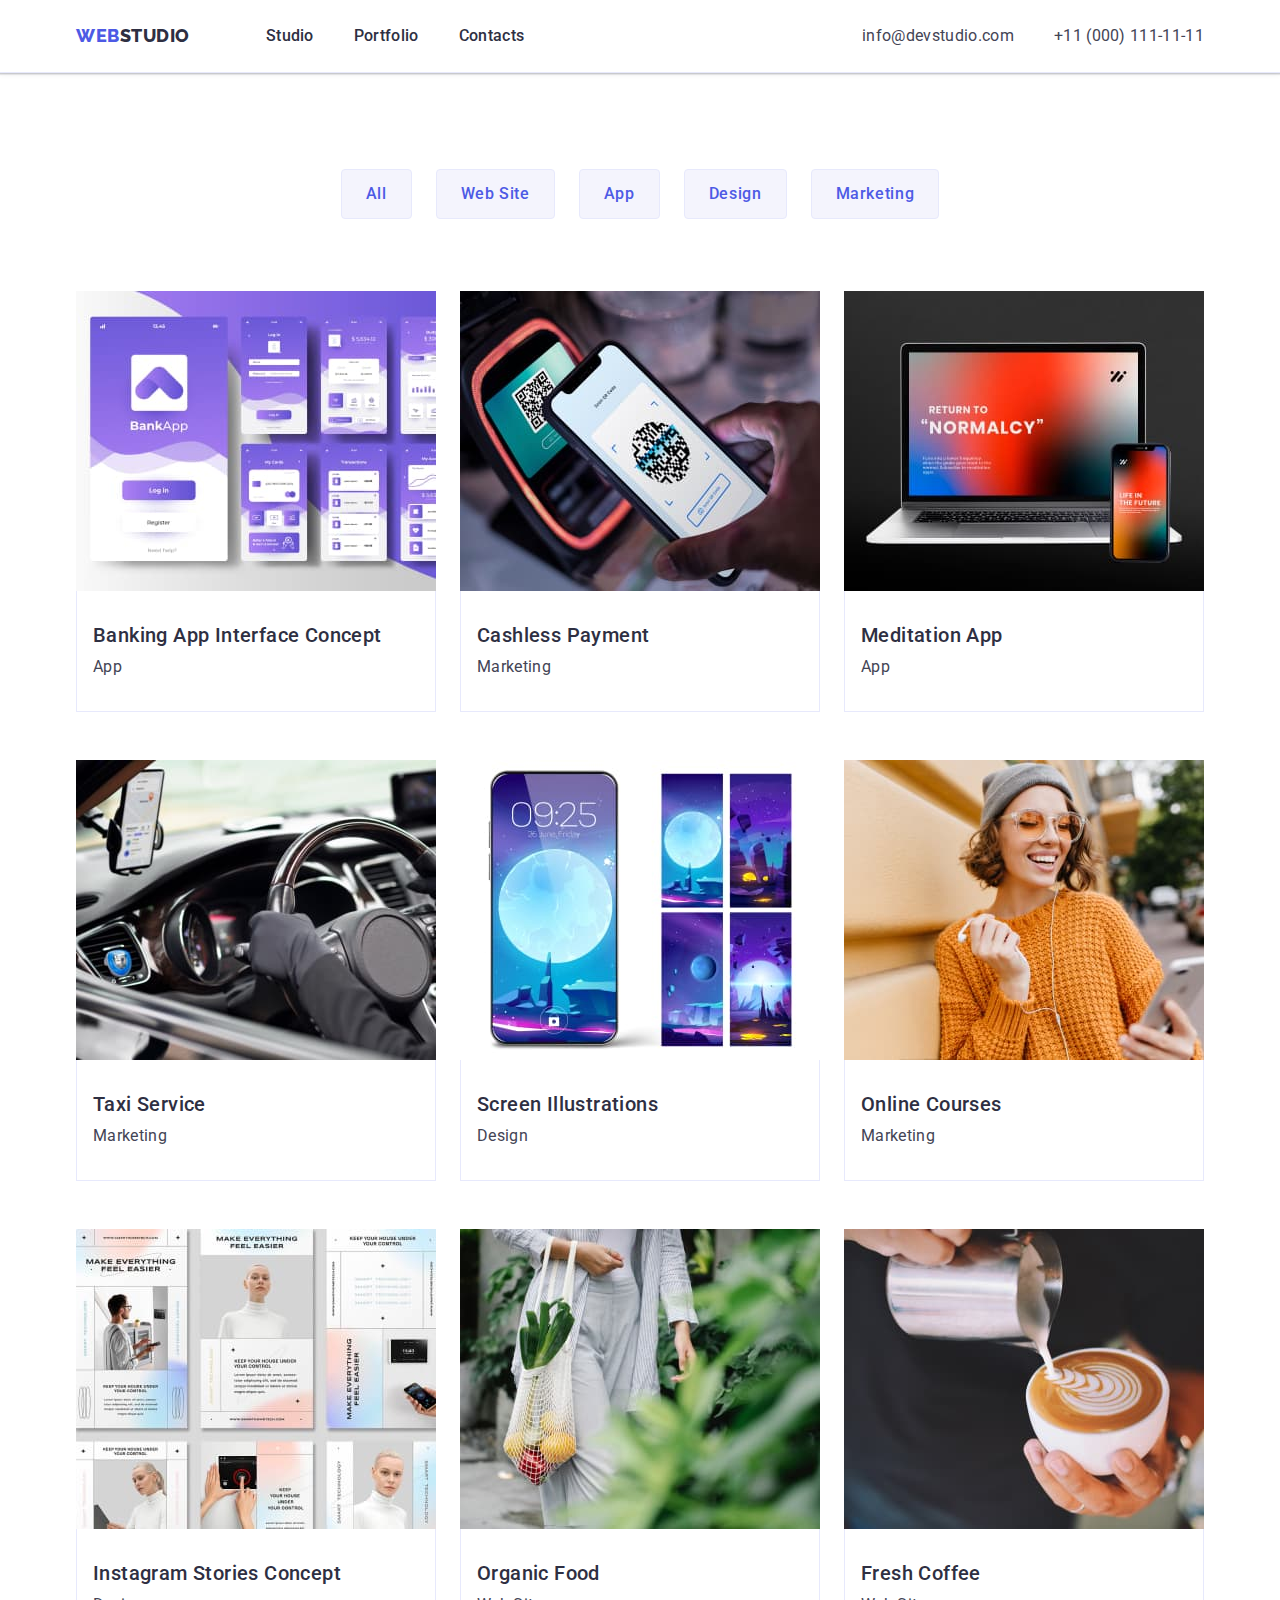
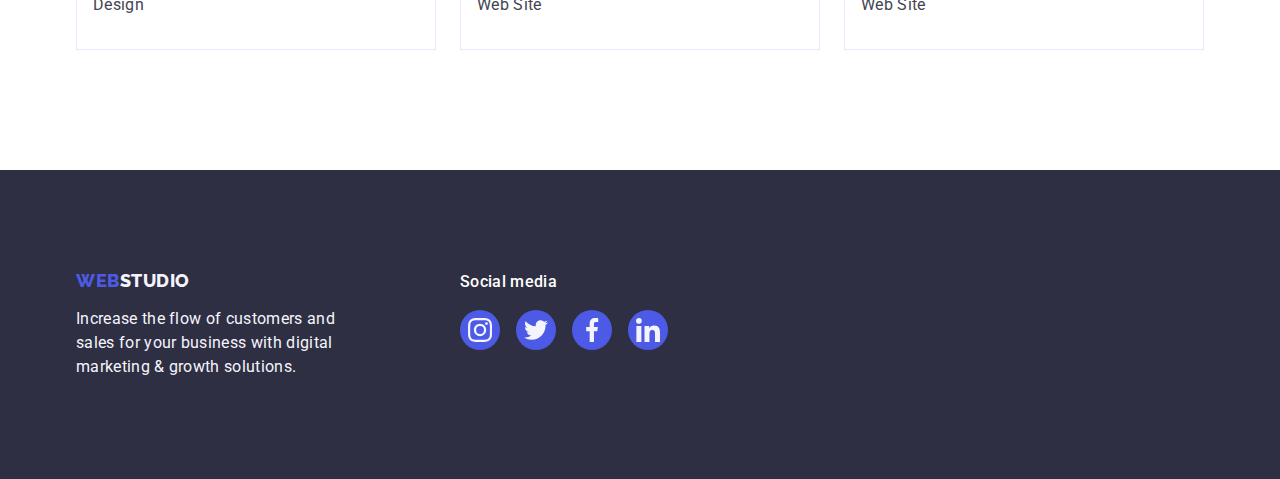
==== portfolio.html @ e9cad544 "Initial commit" ====
<!DOCTYPE html>
<html lang="en">
  <head>
    <meta charset="UTF-8" />
    <meta http-equiv="X-UA-Compatible" content="IE=edge" />
    <meta name="viewport" content="width=device-width, initial-scale=1.0" />
    <title>Портфоліо</title>
    <!-- Fonts -->
    <link rel="preconnect" href="https://fonts.googleapis.com" />
    <link rel="preconnect" href="https://fonts.gstatic.com" crossorigin />
    <link
      href="https://fonts.googleapis.com/css2?family=Raleway:ital,wght@0,800;1,800&family=Roboto:ital,wght@0,400;0,500;0,700;0,900;1,400;1,500;1,700;1,900&display=swap"
      rel="stylesheet"
    />
    <!-- Norolize -->
    <link
      rel="stylesheet"
      href="https://cdn.jsdelivr.net/npm/modern-normalize@1.1.0/modern-normalize.min.css"
    />
    <!-- Custom styles -->
    <link rel="stylesheet" href="./css/styles.css" />
  </head>
  <body>
    <!-- Header -->
    <header class="header">
      <div class="header-container container">
        <nav class="header-nav">
          <!-- Logo -->
          <a class="logo link" href="./index.html"
            >Web<span class="logo-studio">Studio</span></a
          >
          <!-- Navigation -->
          <ul class="header-list list">
            <li class="header-item">
              <a class="header-link link" href="./index.html">Studio</a>
            </li>
            <li class="header-item">
              <a class="header-link link" href="./portfolio.html">Portfolio</a>
            </li>
            <li class="header-item">
              <a class="header-link link" href="">Contacts</a>
            </li>
          </ul>
        </nav>
        <address class="header-address">
          <ul class="header-contakts list">
            <li class="address-mailto">
              <a class="address link" href="mailto:info@devstudio.com"
                >info@devstudio.com</a
              >
            </li>
            <li class="address_tel">
              <a class="address link" href="tel:+110001111111"
                >+11 (000) 111-11-11</a
              >
            </li>
          </ul>
        </address>
      </div>
    </header>
    <main>
      <!-- Hero section list -->
      <section class="main-section">
        <div class="container">
          <h1 class="off" hidden>List projects</h1>
          <ul class="hero-list list">
            <li>
              <button class="btn-list-txt" type="button">All</button>
            </li>
            <li>
              <button class="btn-list-txt" type="button">Web Site</button>
            </li>
            <li>
              <button class="btn-list-txt" type="button">App</button>
            </li>
            <li>
              <button class="btn-list-txt" type="button">Design</button>
            </li>
            <li>
              <button class="btn-list-txt" type="button">Marketing</button>
            </li>
          </ul>
          <!-- Portholio list -->
          <ul class="portfolio-list list">
            <li class="list_servise">
              <a class="servise-title link" href="">
                <img
                  src="./images/banking_app.jpg"
                  alt="Banking App Interface Concept"
                  width="360"
                  height="300"
                />
                <div class="img-portfolio">
                  <h2 class="portfolio-title">Banking App Interface Concept</h2>
                  <p class="portfolio-desk">App</p>
                </div>
              </a>
            </li>
            <li class="list_servise">
              <a class="servise-title link" href="">
                <img
                  src="./images/cashless_payment-2.jpg"
                  alt="Cashless Payment"
                  width="360"
                  height="300"
                />
                <div class="img-portfolio">
                  <h2 class="portfolio-title">Cashless Payment</h2>
                  <p class="portfolio-desk">Marketing</p>
                </div>
              </a>
            </li>
            <li class="list_servise">
              <a class="servise-title link" href="">
                <img
                  src="./images/meditation_app-2.jpg"
                  alt="Meditation App"
                  width="360"
                  height="300"
                />
                <div class="img-portfolio">
                  <h2 class="portfolio-title">Meditation App</h2>
                  <p class="portfolio-desk">App</p>
                </div>
              </a>
            </li>
            <li class="list_servise">
              <a class="servise-title link" href="">
                <img
                  src="./images/taxi_service-2.jpg"
                  alt="Taxi Service"
                  width="360"
                  height="300"
                />
                <div class="img-portfolio">
                  <h2 class="portfolio-title">Taxi Service</h2>
                  <p class="portfolio-desk">Marketing</p>
                </div>
              </a>
            </li>
            <li class="list_servise">
              <a class="servise-title link" href="">
                <img
                  src="./images/sscreen_illustrations-2.jpg"
                  alt="Screen Illustrations"
                  width="360"
                  height="300"
                />
                <div class="img-portfolio">
                  <h2 class="portfolio-title">Screen Illustrations</h2>
                  <p class="portfolio-desk">Design</p>
                </div>
              </a>
            </li>
            <li class="list_servise">
              <a class="servise-title link" href="">
                <img
                  src="./images/online_courses-2.jpg"
                  alt="Online Courses"
                  width="360"
                  height="300"
                />
                <div class="img-portfolio">
                  <h2 class="portfolio-title">Online Courses</h2>
                  <p class="portfolio-desk">Marketing</p>
                </div>
              </a>
            </li>
            <li class="list_servise">
              <a class="servise-title link" href="">
                <img
                  src="./images/instagram_stories-2.jpg"
                  alt="Instagram Stories Concept"
                  width="360"
                  height="300"
                />
                <div class="img-portfolio">
                  <h2 class="portfolio-title">Instagram Stories Concept</h2>
                  <p class="portfolio-desk">Design</p>
                </div>
              </a>
            </li>
            <li class="list_servise">
              <a class="servise-title link" href="">
                <img
                  src="./images/organic_food-2.jpg"
                  alt="Organic Food"
                  width="360"
                  height="300"
                />
                <div class="img-portfolio">
                  <h2 class="portfolio-title">Organic Food</h2>
                  <p class="portfolio-desk">Web Site</p>
                </div>
              </a>
            </li>
            <li class="list_servise">
              <a class="servise-title link" href="">
                <img
                  src="./images/fresh_coffee-2.jpg"
                  alt="Fresh Coffee"
                  width="360"
                  height="300"
                />
                <div class="img-portfolio">
                  <h2 class="portfolio-title">Fresh Coffee</h2>
                  <p class="portfolio-desk">Web Site</p>
                </div>
              </a>
            </li>
          </ul>
        </div>
      </section>
    </main>
    <!-- Footer portfolio -->
    <footer class="footer-fons-pic">
      <div class="footer-list container">
        <div class="footer-logo-list">
          <a class="logo link" href="./index.html"
            >Web<span class="footer-logo">Studio</span></a
          >
          <p class="footer-text">
            Increase the flow of customers and sales for your business with
            digital marketing & growth solutions.
          </p>
        </div>
        <div class="footer-social">
          <p class="footer-headline">Social media</p>
          <ul class="socials-footer list">
            <li class="socials-item">
              <a
                class="footer-socials-link link"
                href="https://instagram.com"
                target="_blank"
                rel="noopener noreferre"
                aria-label="Instagram icon"
              >
                <svg class="socials-icon" width="24" height="24">
                  <use href="./images/icons.svg#icon-instagram"></use>
                </svg>
              </a>
            </li>
            <li class="socials-item">
              <a
                class="footer-socials-link link"
                href="https://twitter.com"
                target="_blank"
                rel="noopener noreferre"
                aria-label="Twitter icon"
              >
                <svg class="socials-icon" width="24" height="24">
                  <use href="./images/icons.svg#icon-twitter"></use>
                </svg>
              </a>
            </li>
            <li class="socials-item">
              <a
                class="footer-socials-link link"
                href="https://facebook.com"
                target="_blank"
                rel="noopener noreferre"
                aria-label="Facebook icon"
              >
                <svg class="socials-icon" width="24" height="24">
                  <use href="./images/icons.svg#icon-facebook"></use>
                </svg>
              </a>
            </li>
            <li class="socials-item">
              <a
                class="footer-socials-link link"
                href="https://linkedin.com"
                target="_blank"
                rel="noopener noreferre"
                aria-label="Linkedin icon"
              >
                <svg class="socials-icon" width="24" height="24">
                  <use href="./images/icons.svg#icon-linkedin"></use>
                </svg>
              </a>
            </li>
          </ul>
        </div>
      </div>
    </footer>
  </body>
</html>
---- css/styles.css ----
:root {
  /* Fonts */
  --primary-font: Roboto;
  --second-font: Raleway;
  /* Text colors */
  --main-txt-cl: #2e2f42;
  --accent-txt-cl: #404bbf;
  --logo-txt-cl: #4d5ae5;
  --text-txt-cl: #434455;
  --btn-txt-cl: #ffffff;
  --white-txt-cl: #f4f4fd;
  --btn-cl: #e7e9fc;
  --fons-txt-cl: #8e8f99;
  /* BG colors */
  --accent-bg-cl: #06060a;
  --hover-bg-cl: #31d0aa;
  /* Others */
}

/**
  |============================
  | Base styles
  |============================
*/

body {
  font-family: Roboto, sans-serif;
  font-size: 16px;
  color: #434455;
  background-color: #ffffff;
}
/* Reset start */
h1,
h2,
h3,
h4,
h5,
h6,
p {
  margin: 0;
}

img {
  display: block;
  max-width: 100%;
  height: auto;
}
/* reset */
.link {
  text-decoration: none;
}
.list {
  list-style: none;
  padding: 0;
  margin: 0;
}

/* Reset end */

li:last-child {
  margin-bottom: 0;
}

.container {
  width: 1158px;
  margin-left: auto;
  margin-right: auto;
  padding-left: 15px;
  padding-right: 15px;

  /* outline: 2px solid red;
  outline-offset: -2px; */
}

.header {
  border-bottom: 1px solid #e7e9fc;
  box-shadow: 0px 2px 1px rgba(46, 47, 66, 0.08),
    0px 1px 1px rgba(46, 47, 66, 0.16), 0px 1px 6px rgba(46, 47, 66, 0.08);
}

.header-container {
  display: flex;
  align-items: center;
}
.header-nav {
  display: flex;
  align-items: center;
}
.logo {
  font-family: Raleway, sans-serif;
  font-weight: 800;
  font-size: 18px;
  line-height: 1.17;
  /* display: flex; */
  /* align-items: center; */
  letter-spacing: 0.03em;
  text-transform: uppercase;
  font-style: normal;
  color: #4d5ae5;
  /* margin-right: 76px; */
  display: inline-block;
  /* margin-bottom: 16px;  */
}
header .logo {
  margin-right: 76px;
}

footer .logo {
  margin-bottom: 16px;
  display: inline-block;
}

.logo-studio {
  color: #2e2f42;
}
.header-list {
  /* display: block; */
  /* padding-top: 24px;
  padding-bottom: 24px; */
  display: flex;
  gap: 40px;
}
.header-item {
  /* padding: 24px 0; */
}
.header-link {
  font-weight: 500;
  font-size: 16px;
  line-height: 1.5;
  letter-spacing: 0.02em;
  font-style: normal;
  display: block;
  color: #2e2f42;
  padding: 24px 0;
}

.header-address {
  font-style: normal;
  margin-left: auto;
}
.header-contakts {
  display: block;
  /* padding-top: 24px;
  padding-bottom: 24px; */
  display: flex;
  margin: auto;
  /* margin-left: 332px; */
  gap: 40px;
}

.header-link:hover,
.header-link:focus,
.address:hover,
.address:focus {
  color: #404bbf;
}

.address {
  font-family: Roboto, sans-serif;
  font-weight: 400;
  font-size: 16px;
  line-height: 1.5;
  letter-spacing: 0.02em;
  font-style: normal;
  color: #434455;
  /* margin-right: 40px; */
}

/**
  |============================
  | Hero sections
  |============================
*/
.hero-fons {
  max-width: 1440px;
  margin-left: auto;
  margin-right: auto;
  background-color: #2e2f42;
  padding: 188px 0;
  background-image: linear-gradient(
      rgba(46, 47, 66, 0.7),
      rgba(46, 47, 66, 0.7)
    ),
    url(../images/hero-fons/people-office.jpg);
  background-repeat: no-repeat;
  background-position: center;
  background-size: cover;
}
.hero {
  width: 496px;
  font-family: Roboto, sans-serif;
  font-weight: 700;
  font-size: 56px;
  line-height: 1.07;
  letter-spacing: 0.02em;
  text-align: center;
  color: #ffffff;
  margin-bottom: 48px;
  margin: 0 auto;
  max-width: 496px;
  margin-bottom: 48px;
}
.hero_btn {
  min-width: 169px;
  min-height: 56px;
  padding: 16px 32px;
  font-family: inherit;
  font-weight: 500;
  font-size: 16px;
  line-height: 1.5;
  letter-spacing: 0.04em;
  color: #ffffff;
  background-color: #4d5ae5;
  cursor: pointer;
  box-shadow: 0px 4px 4px rgba(0, 0, 0, 0.15);
  border-radius: 4px;
  display: block;
  border: none;
  margin: 0 auto;
  box-shadow: 0px 4px 4px rgba(0, 0, 0, 0.15);
  border-radius: 4px;
}
.hero_btn:hover,
.hero_btn:focus {
  background-color: #404bbf;
  box-shadow: 0px 4px 4px rgba(0, 0, 0, 0.15);
  border-radius: 4px;
}

/* Section 1 */
.section-list {
  padding: 120px 0;
}

.hidden {
  display: flex;
  gap: 24px;
}

.section_items {
  width: calc((100% - 72px) / 4);
}

/* Section icons */
.section-icon {
  display: flex;
  justify-content: center;
  align-items: center;
  width: 264px;
  height: 112px;
  background-color: var(--white-txt-cl);
  border-radius: 4px;
  margin-bottom: 8px;
}

.section_strategy {
}

.subtitle {
  /* font-family: Roboto, sans-serif; */
  font-weight: 500;
  font-size: 20px;
  line-height: 1.2;
  letter-spacing: 0.02em;
  /* text-align: center; */
  color: #2e2f42;
  margin-bottom: 8px;
}

.subtitle-team {
  font-weight: 500;
  font-size: 20px;
  line-height: 1.2;
  letter-spacing: 0.02em;
  text-align: center;
  color: #2e2f42;
  margin-bottom: 8px;
}

.subtitle-txt {
  font-family: Roboto, sans-serif;
  font-weight: 400;
  font-size: 16px;
  line-height: 1.5;
  letter-spacing: 0.02em;
  /* text-align: center; */
  color: #434455;
}
.subtitle-team-txt {
  font-family: Roboto, sans-serif;
  font-weight: 400;
  font-size: 16px;
  line-height: 1.5;
  letter-spacing: 0.02em;
  text-align: center;
  color: #434455;
  margin-bottom: 8px;
  /* width: 264px; */
}

/* Section 2 */
.section-work {
  padding-bottom: 120px;
}

.heading {
  font-family: Roboto, sans-serif;
  font-weight: 700;
  font-size: 36px;
  line-height: 1.1;
  letter-spacing: 0.02em;
  text-align: center;
  text-transform: capitalize;
  color: #2e2f42;
  margin-bottom: 72px;
}
.heading-container {
  display: flex;
  gap: 24px;
}
.list-img {
  width: calc((100% - 48px) / 3);
}

/* Section  3*/
.section-team {
  padding: 120px 0;
  background-color: var(--white-txt-cl);
}

.heading-team {
  display: flex;
  gap: 24px;
}
.tittle_team {
  background-color: #ffffff;
  width: calc((100% - 72px) / 4);
  box-shadow: 0px 1px 6px rgba(46, 47, 66, 0.08),
    0px 1px 1px rgba(46, 47, 66, 0.16), 0px 2px 1px rgba(46, 47, 66, 0.08);
  border-radius: 0px 0px 4px 4px;
}
.fons-ourteam {
  background-color: #f4f4fd;
}
.team-wraper {
  padding: 32px 0;
  border-radius: 0px 0px 4px 4px;
}
/* Socials icons */
.socials {
  display: flex;
  justify-content: center;
  gap: 24px;
}
.socials-item {
}

.socials-link {
  display: flex;
  justify-content: center;
  align-items: center;
  width: 40px;
  height: 40px;
  background-color: var(--logo-txt-cl);
  border-radius: 50%;
}
.socials-link:hover,
.socials-link:focus {
  background-color: var(--accent-txt-cl);
}
.socials-icon {
  fill: var(--white-txt-cl);
}

/* Section Customers */
.customers {
  padding: 120px 0;
}

.customers-list {
  display: flex;
  justify-content: center;
  gap: 24px;
}

/* Customers icons */
.customers-tittle {
  color: var(--fons-txt-cl);
}

.customers-link {
  display: flex;
  align-items: center;
  justify-content: center;
  width: 168px;
  height: 88px;
  border: 1px solid #8e8f99;
  border-radius: 4px;
  color: var(--fons-txt-cl);
}

.customers-link:hover,
.customers-link:focus {
  color: var(--accent-txt-cl);
  border-color: var(--accent-txt-cl);
}

.customers-icon {
  fill: currentColor;
}

/* Footer */
.footer-logo {
  color: #f4f4fd;
}
.footer-fons-pic {
  padding: 100px 0;
  background-color: #2e2f42;
}
.footer-text {
  font-family: Roboto, sans-serif;
  font-weight: 400;
  font-size: 16px;
  line-height: 1.5;
  letter-spacing: 0.02em;
  color: #f4f4fd;
  width: 264px;
}
/**
  |============================
  | Portfolio
  |============================
*/
/* Main */
.main-section {
  padding: 96px 0 120px;
}

/* Portfolio hero */
.btn-list-txt {
  font-family: inherit;
  font-weight: 500;
  font-size: 16px;
  line-height: 1.5;
  letter-spacing: 0.04em;
  color: #4d5ae5;
  background-color: #f4f4fd;
  cursor: pointer;
  padding: 12px 24px;
  border: 1px solid var(--btn-cl);
  border-radius: 4px;
}
.btn-list-txt:hover,
.btn-list-txt:focus {
  color: #ffffff;
  background-color: #404bbf;
  border: 1px solid transparent;
  box-shadow: 0px 3px 1px rgba(0, 0, 0, 0.1), 0px 2px 1px rgba(0, 0, 0, 0.08),
    0px 2px 2px rgba(0, 0, 0, 0.12);
  border-radius: 4px;
}

.hero-list {
  display: flex;
  justify-content: center;
  gap: 24px;
  margin-bottom: 72px;
}

.portfolio-title {
  font-family: Roboto, sans-serif;
  font-weight: 500;
  font-size: 20px;
  line-height: 1.2;
  letter-spacing: 0.02em;
  color: #2e2f42;
  margin-bottom: 8px;
}

.portfolio-list {
  display: flex;
  flex-wrap: wrap;
  column-gap: 24px;
  row-gap: 48px;
}

.servise-title {
  display: block;
}

.servise-title:hover,
.servise-title:focus {
  box-shadow: 0px 1px 6px rgba(46, 47, 66, 0.08),
    0px 1px 1px rgba(46, 47, 66, 0.16), 0px 2px 1px rgba(46, 47, 66, 0.08);
}

.img-portfolio {
  padding: 32px 16px;
  border: 1px solid #e7e9fc;
  border-top: none;
}
.portfolio-desk {
  font-family: Roboto, sans-serif;
  font-weight: 400;
  font-size: 16px;
  line-height: 1.5;
  letter-spacing: 0.02em;
  color: #434455;
  width: calc((100% - 48px) / 3);
}
/* footer social */
.footer-list {
  display: flex;
  align-items: baseline;
  /* gap: 120px; */
}

.footer-logo-list {
  margin-right: 120px;
}

.footer-headline {
  font-family: var(--primary-font);
  font-style: normal;
  font-weight: 500;
  font-size: 16px;
  line-height: 1.5;
  letter-spacing: 0.02em;
  color: var(--btn-txt-cl);
  margin-bottom: 16px;
}
.socials-footer {
  display: flex;
  justify-content: center;
  gap: 16px;
}
.socials-item {
}
.footer-socials-link {
  display: flex;
  justify-content: center;
  align-items: center;
  width: 40px;
  height: 40px;
  background-color: var(--logo-txt-cl);
  border-radius: 50%;
}

.footer-socials-link:hover,
.footer-socials-link:focus {
  background-color: var(--hover-bg-cl);
}
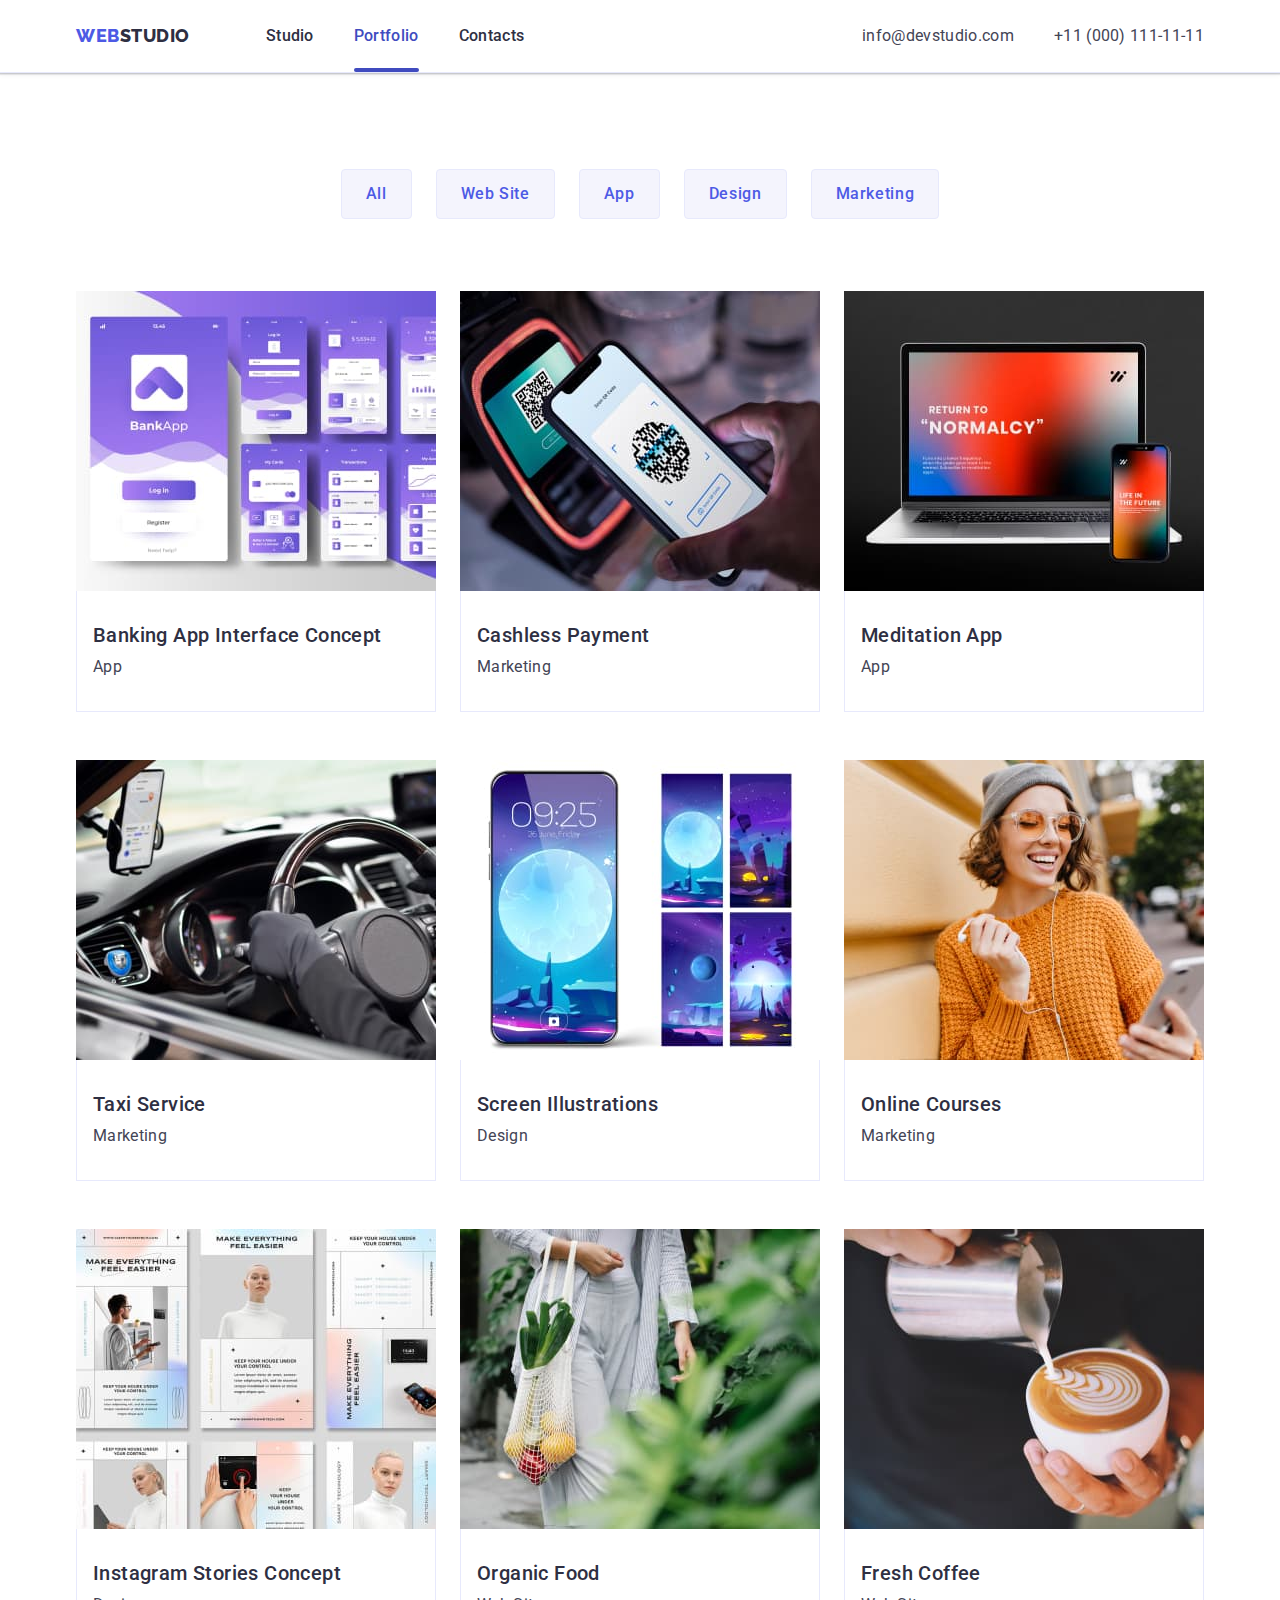
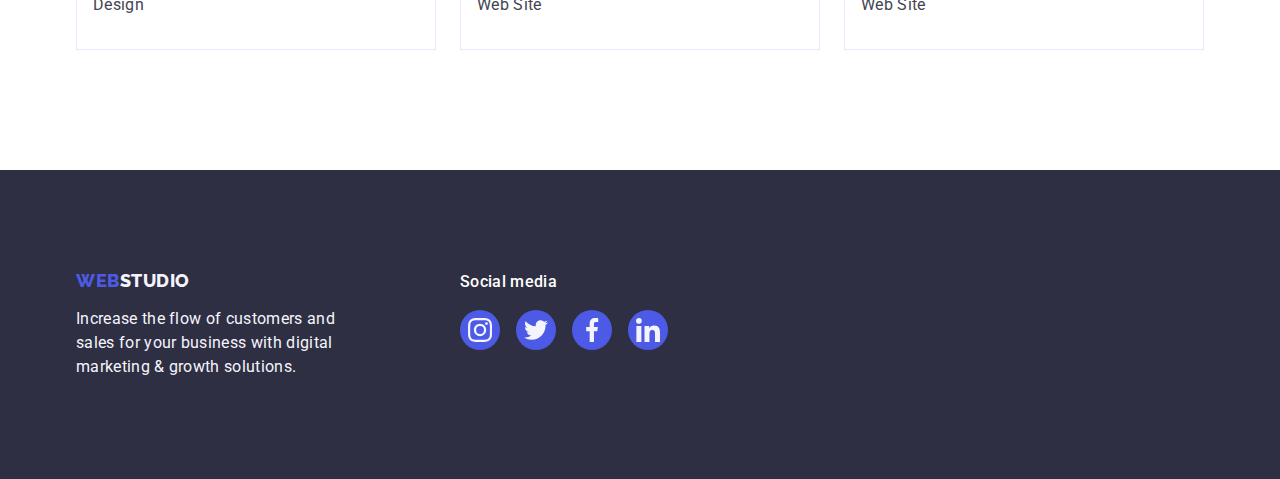
==== commit 1ff3b9c0: "update Modal" ====
--- a/portfolio.html
+++ b/portfolio.html
@@ -35,7 +35,7 @@
               <a class="header-link link" href="./index.html">Studio</a>
             </li>
             <li class="header-item">
-              <a class="header-link link" href="./portfolio.html">Portfolio</a>
+              <a class="header-link current link" href="./portfolio.html">Portfolio</a>
             </li>
             <li class="header-item">
               <a class="header-link link" href="">Contacts</a>
@@ -82,7 +82,7 @@
           </ul>
           <!-- Portholio list -->
           <ul class="portfolio-list list">
-            <li class="list_servise">
+            <li class="list_item">
               <a class="servise-title link" href="">
                 <img
                   src="./images/banking_app.jpg"
@@ -98,12 +98,18 @@
             </li>
             <li class="list_servise">
               <a class="servise-title link" href="">
-                <img
-                  src="./images/cashless_payment-2.jpg"
-                  alt="Cashless Payment"
-                  width="360"
-                  height="300"
-                />
+                <div class="service-box">
+                  <img
+                    src="./images/cashless_payment-2.jpg"
+                    alt="Cashless Payment"
+                    width="360"
+                    height="300"
+                  />
+                  <div class="overlay">
+                    <p class="overlay-text">14 Stylish and User-Friendly App Design Concepts · Task Manager App · Calorie Tracker App · Exotic Fruit Ecommerce App · Cloud Storage App
+                    </p>
+                  </div>
+                </div>
                 <div class="img-portfolio">
                   <h2 class="portfolio-title">Cashless Payment</h2>
                   <p class="portfolio-desk">Marketing</p>
--- a/css/styles.css
+++ b/css/styles.css
@@ -15,6 +15,11 @@
   --accent-bg-cl: #06060a;
   --hover-bg-cl: #31d0aa;
   /* Others */
+
+  --anim-fast: 250ms cubic-bezier(0.4, 0, 0.2, 1);
+
+  --modal-bg-cl: #fcfcfc;
+  --modal-idx: 100;
 }
 
 /**
@@ -124,6 +129,7 @@
   /* padding: 24px 0; */
 }
 .header-link {
+  position: relative;
   font-weight: 500;
   font-size: 16px;
   line-height: 1.5;
@@ -132,6 +138,29 @@
   display: block;
   color: #2e2f42;
   padding: 24px 0;
+
+  transition: background-color var(--anim-fast);
+}
+.header-link::after {
+  content: "";
+  position: absolute;
+  bottom: 0;
+  left: 0;
+  display: block;
+  width: 100%;
+  height: 4px;
+  border-radius: 2px;
+
+  transition: background-color var(--anim-fast);
+}
+.header-link.current {
+  color: var(--accent-txt-cl);
+}
+
+.header-link.current::after,
+.header-link:hover::after,
+.header-link:focus::after {
+  background-color: var(--accent-txt-cl);
 }
 
 .header-address {
@@ -140,11 +169,8 @@
 }
 .header-contakts {
   display: block;
-  /* padding-top: 24px;
-  padding-bottom: 24px; */
   display: flex;
   margin: auto;
-  /* margin-left: 332px; */
   gap: 40px;
 }
 
@@ -163,7 +189,8 @@
   letter-spacing: 0.02em;
   font-style: normal;
   color: #434455;
-  /* margin-right: 40px; */
+
+  transition: background-color var(--anim-fast);
 }
 
 /**
@@ -219,6 +246,8 @@
   margin: 0 auto;
   box-shadow: 0px 4px 4px rgba(0, 0, 0, 0.15);
   border-radius: 4px;
+
+  transition: background-color var(--anim-fast);
 }
 .hero_btn:hover,
 .hero_btn:focus {
@@ -363,6 +392,8 @@
   height: 40px;
   background-color: var(--logo-txt-cl);
   border-radius: 50%;
+
+  transition: background-color var(--anim-fast);
 }
 .socials-link:hover,
 .socials-link:focus {
@@ -397,6 +428,8 @@
   border: 1px solid #8e8f99;
   border-radius: 4px;
   color: var(--fons-txt-cl);
+
+  transition: background-color var(--anim-fast);
 }
 
 .customers-link:hover,
@@ -449,6 +482,8 @@
   padding: 12px 24px;
   border: 1px solid var(--btn-cl);
   border-radius: 4px;
+
+  transition: background-color var(--anim-fast);
 }
 .btn-list-txt:hover,
 .btn-list-txt:focus {
@@ -486,12 +521,42 @@
 
 .servise-title {
   display: block;
+
+  transition: background-color var(--anim-fast);
 }
 
 .servise-title:hover,
 .servise-title:focus {
   box-shadow: 0px 1px 6px rgba(46, 47, 66, 0.08),
     0px 1px 1px rgba(46, 47, 66, 0.16), 0px 2px 1px rgba(46, 47, 66, 0.08);
+}
+.service-box {
+  position: relative;
+  overflow: hidden;
+}
+.overlay {
+  position: absolute;
+  bottom: 0;
+  left: 0;
+  transform: translateY(100%);
+
+  width: 360px;
+  height: 300px;
+  padding: 40px 32px 164px;
+  background-color: var(--logo-txt-cl);
+  mix-blend-mode: normal;
+
+  transition: var(--anim-fast);
+}
+
+.list_servise:hover .overlay {
+  transform: translateY(0);
+}
+
+.overlay-text {
+  line-height: 1.5;
+  letter-spacing: 0.02em;
+  color: var(--white-txt-cl);
 }
 
 .img-portfolio {
@@ -544,9 +609,76 @@
   height: 40px;
   background-color: var(--logo-txt-cl);
   border-radius: 50%;
+
+  transition: background-color var(--anim-fast);
 }
 
 .footer-socials-link:hover,
 .footer-socials-link:focus {
   background-color: var(--hover-bg-cl);
 }
+
+/**
+  |============================
+  | Modal styles
+  |============================
+*/
+.backrop {
+  /* display: none; */
+  position: fixed;
+  top: 0;
+  left: 0;
+  z-index: var(--modal-idx);
+
+  width: 100%;
+  height: 100%;
+
+  background-color: rgba(46, 47, 66, 0.4);
+}
+
+
+.is-hidden {
+opacity: 0;
+visibility: hidden;
+pointer-events: none;
+}
+.modal {
+  position: absolute;
+  top: 88px;
+  left: calc(50% - 204px);
+
+  width: 408px;
+  min-height: 576px;
+  padding: 24px;
+
+  background-color: var(--modal-bg-cl);
+  box-shadow: 0px 1px 1px rgba(0, 0, 0, 0.14), 0px 1px 3px rgba(0, 0, 0, 0.12),
+    0px 2px 1px rgba(0, 0, 0, 0.2);
+  border-radius: 4px;
+}
+.modal-button {
+  width: 24px;
+  height: 24px;
+  display: block;
+  margin-left: auto;
+  /* background-color: var(--btn-cl); */
+  border-radius: 50%;
+  border: 1px solid rgba(0, 0, 0, 0.1);
+  cursor: pointer;
+
+  transition: background-color var(--anim-fast);
+}
+
+.modal-button:hover,
+.modal-button:focus {
+  color: var(--btn-txt-cl);
+  background-color: var(--accent-txt-cl);
+}
+
+.modal-icon {
+  transition: background-color var(--anim-fast);
+}
+.modal-icon:hover,
+.modal-icon:focus {
+  fill: currentColor;
+}
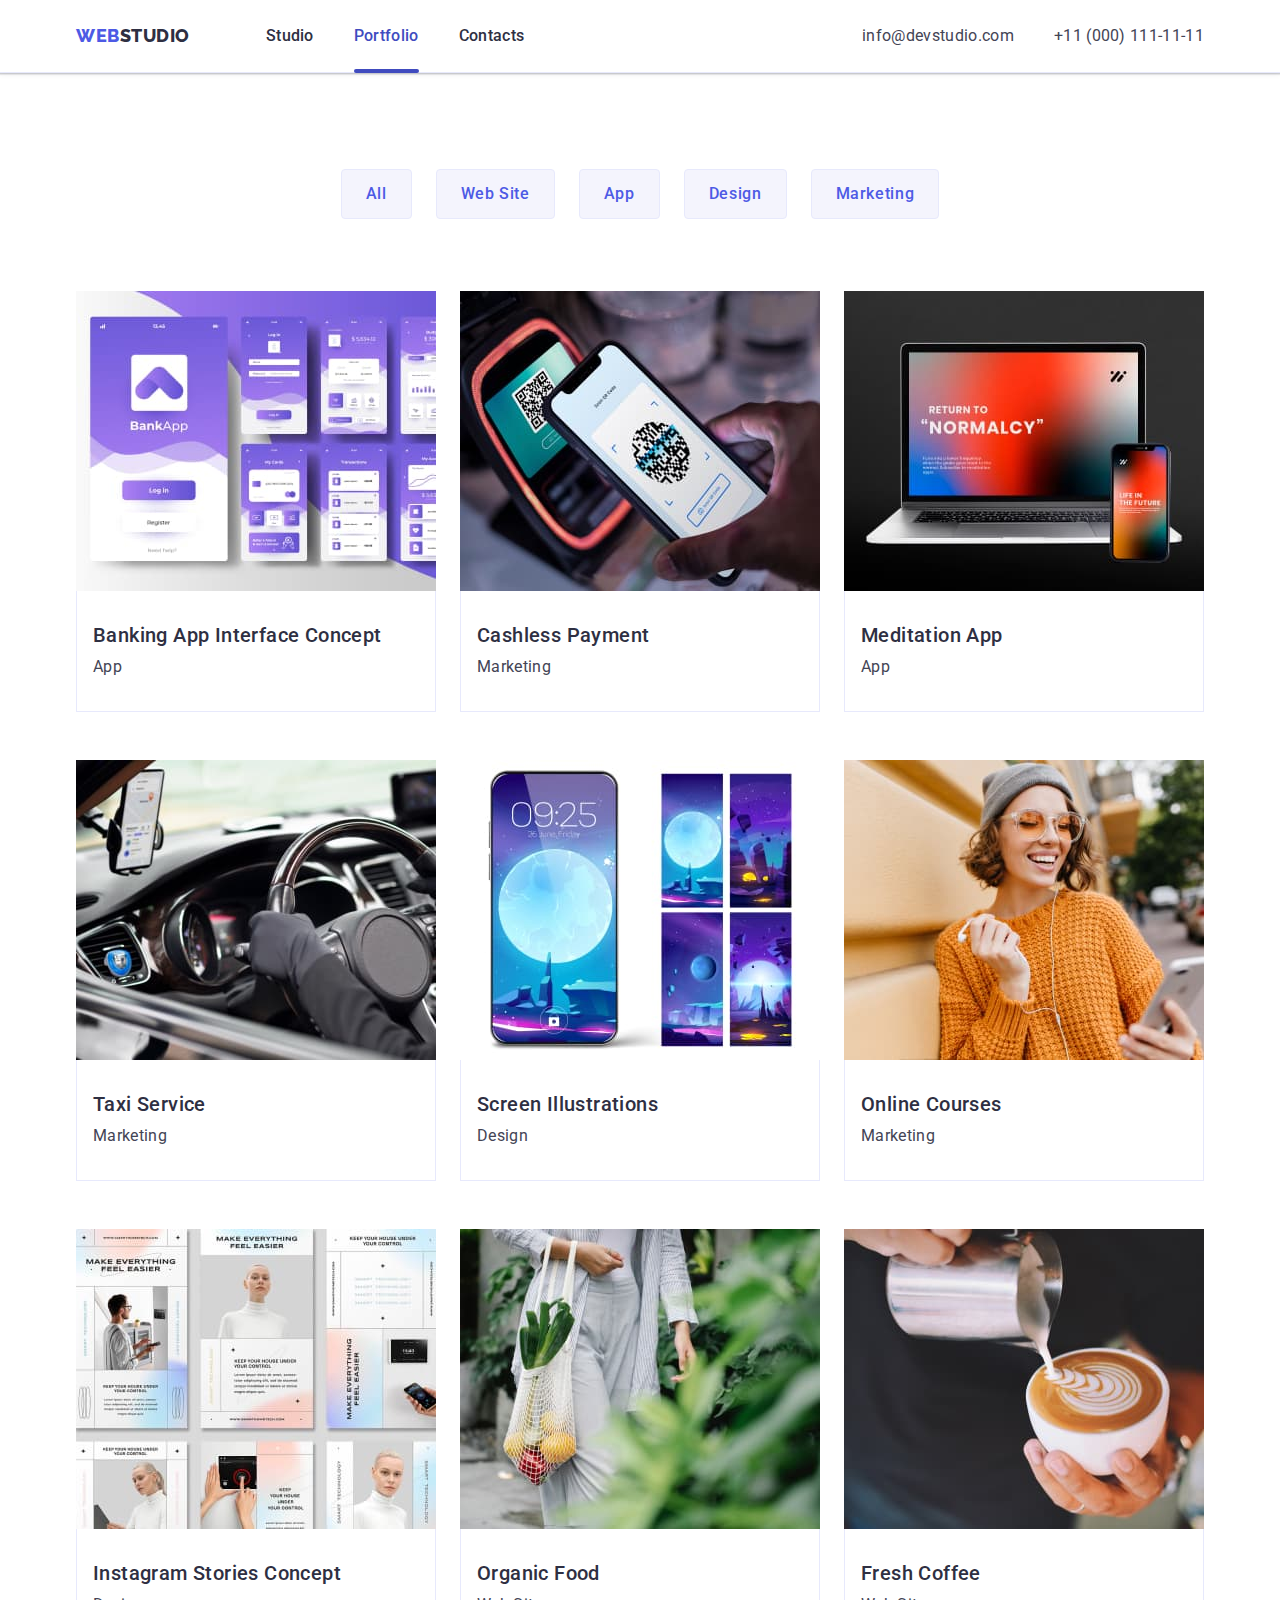
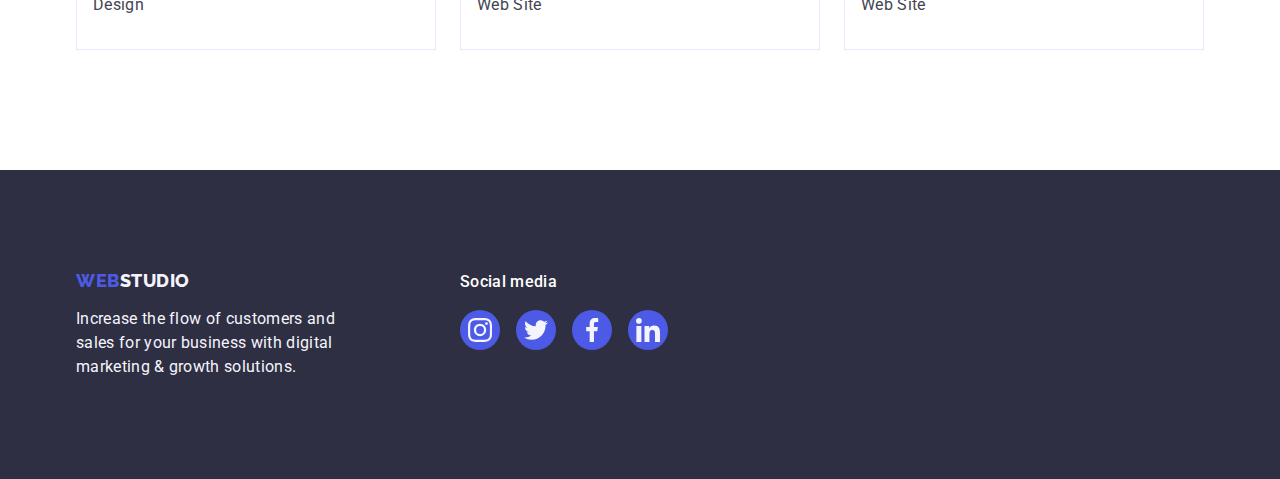
==== commit 8d4be941: "update transition" ====
--- a/portfolio.html
+++ b/portfolio.html
@@ -35,7 +35,9 @@
               <a class="header-link link" href="./index.html">Studio</a>
             </li>
             <li class="header-item">
-              <a class="header-link current link" href="./portfolio.html">Portfolio</a>
+              <a class="header-link current link" href="./portfolio.html"
+                >Portfolio</a
+              >
             </li>
             <li class="header-item">
               <a class="header-link link" href="">Contacts</a>
@@ -82,14 +84,23 @@
           </ul>
           <!-- Portholio list -->
           <ul class="portfolio-list list">
-            <li class="list_item">
-              <a class="servise-title link" href="">
-                <img
-                  src="./images/banking_app.jpg"
-                  alt="Banking App Interface Concept"
-                  width="360"
-                  height="300"
-                />
+            <li class="list_servise">
+              <a class="servise-title link" href="">
+                <div class="service-box">
+                  <img
+                    src="./images/banking_app.jpg"
+                    alt="Banking App Interface Concept"
+                    width="360"
+                    height="300"
+                  />
+                  <div class="overlay">
+                    <p class="overlay-text">
+                      14 Stylish and User-Friendly App Design Concepts · Task
+                      Manager App · Calorie Tracker App · Exotic Fruit Ecommerce
+                      App · Cloud Storage App
+                    </p>
+                  </div>
+                </div>
                 <div class="img-portfolio">
                   <h2 class="portfolio-title">Banking App Interface Concept</h2>
                   <p class="portfolio-desk">App</p>
@@ -106,7 +117,10 @@
                     height="300"
                   />
                   <div class="overlay">
-                    <p class="overlay-text">14 Stylish and User-Friendly App Design Concepts · Task Manager App · Calorie Tracker App · Exotic Fruit Ecommerce App · Cloud Storage App
+                    <p class="overlay-text">
+                      14 Stylish and User-Friendly App Design Concepts · Task
+                      Manager App · Calorie Tracker App · Exotic Fruit Ecommerce
+                      App · Cloud Storage App
                     </p>
                   </div>
                 </div>
@@ -118,12 +132,21 @@
             </li>
             <li class="list_servise">
               <a class="servise-title link" href="">
-                <img
-                  src="./images/meditation_app-2.jpg"
-                  alt="Meditation App"
-                  width="360"
-                  height="300"
-                />
+                <div class="service-box">
+                  <img
+                    src="./images/meditation_app-2.jpg"
+                    alt="Meditation App"
+                    width="360"
+                    height="300"
+                  />
+                  <div class="overlay">
+                    <p class="overlay-text">
+                      14 Stylish and User-Friendly App Design Concepts · Task
+                      Manager App · Calorie Tracker App · Exotic Fruit Ecommerce
+                      App · Cloud Storage App
+                    </p>
+                  </div>
+                </div>
                 <div class="img-portfolio">
                   <h2 class="portfolio-title">Meditation App</h2>
                   <p class="portfolio-desk">App</p>
@@ -132,12 +155,21 @@
             </li>
             <li class="list_servise">
               <a class="servise-title link" href="">
-                <img
-                  src="./images/taxi_service-2.jpg"
-                  alt="Taxi Service"
-                  width="360"
-                  height="300"
-                />
+                <div class="service-box">
+                  <img
+                    src="./images/taxi_service-2.jpg"
+                    alt="Taxi Service"
+                    width="360"
+                    height="300"
+                  />
+                  <div class="overlay">
+                    <p class="overlay-text">
+                      14 Stylish and User-Friendly App Design Concepts · Task
+                      Manager App · Calorie Tracker App · Exotic Fruit Ecommerce
+                      App · Cloud Storage App
+                    </p>
+                  </div>
+                </div>
                 <div class="img-portfolio">
                   <h2 class="portfolio-title">Taxi Service</h2>
                   <p class="portfolio-desk">Marketing</p>
@@ -146,12 +178,21 @@
             </li>
             <li class="list_servise">
               <a class="servise-title link" href="">
-                <img
-                  src="./images/sscreen_illustrations-2.jpg"
-                  alt="Screen Illustrations"
-                  width="360"
-                  height="300"
-                />
+                <div class="service-box">
+                  <img
+                    src="./images/sscreen_illustrations-2.jpg"
+                    alt="Screen Illustrations"
+                    width="360"
+                    height="300"
+                  />
+                  <div class="overlay">
+                    <p class="overlay-text">
+                      14 Stylish and User-Friendly App Design Concepts · Task
+                      Manager App · Calorie Tracker App · Exotic Fruit Ecommerce
+                      App · Cloud Storage App
+                    </p>
+                  </div>
+                </div>
                 <div class="img-portfolio">
                   <h2 class="portfolio-title">Screen Illustrations</h2>
                   <p class="portfolio-desk">Design</p>
@@ -160,12 +201,21 @@
             </li>
             <li class="list_servise">
               <a class="servise-title link" href="">
-                <img
-                  src="./images/online_courses-2.jpg"
-                  alt="Online Courses"
-                  width="360"
-                  height="300"
-                />
+                <div class="service-box">
+                  <img
+                    src="./images/online_courses-2.jpg"
+                    alt="Online Courses"
+                    width="360"
+                    height="300"
+                  />
+                  <div class="overlay">
+                    <p class="overlay-text">
+                      14 Stylish and User-Friendly App Design Concepts · Task
+                      Manager App · Calorie Tracker App · Exotic Fruit Ecommerce
+                      App · Cloud Storage App
+                    </p>
+                  </div>
+                </div>
                 <div class="img-portfolio">
                   <h2 class="portfolio-title">Online Courses</h2>
                   <p class="portfolio-desk">Marketing</p>
@@ -174,12 +224,21 @@
             </li>
             <li class="list_servise">
               <a class="servise-title link" href="">
-                <img
-                  src="./images/instagram_stories-2.jpg"
-                  alt="Instagram Stories Concept"
-                  width="360"
-                  height="300"
-                />
+                <div class="service-box">
+                  <img
+                    src="./images/instagram_stories-2.jpg"
+                    alt="Instagram Stories Concept"
+                    width="360"
+                    height="300"
+                  />
+                  <div class="overlay">
+                    <p class="overlay-text">
+                      14 Stylish and User-Friendly App Design Concepts · Task
+                      Manager App · Calorie Tracker App · Exotic Fruit Ecommerce
+                      App · Cloud Storage App
+                    </p>
+                  </div>
+                </div>
                 <div class="img-portfolio">
                   <h2 class="portfolio-title">Instagram Stories Concept</h2>
                   <p class="portfolio-desk">Design</p>
@@ -188,12 +247,21 @@
             </li>
             <li class="list_servise">
               <a class="servise-title link" href="">
-                <img
-                  src="./images/organic_food-2.jpg"
-                  alt="Organic Food"
-                  width="360"
-                  height="300"
-                />
+                <div class="service-box">
+                  <img
+                    src="./images/organic_food-2.jpg"
+                    alt="Organic Food"
+                    width="360"
+                    height="300"
+                  />
+                  <div class="overlay">
+                    <p class="overlay-text">
+                      14 Stylish and User-Friendly App Design Concepts · Task
+                      Manager App · Calorie Tracker App · Exotic Fruit Ecommerce
+                      App · Cloud Storage App
+                    </p>
+                  </div>
+                </div>
                 <div class="img-portfolio">
                   <h2 class="portfolio-title">Organic Food</h2>
                   <p class="portfolio-desk">Web Site</p>
@@ -202,12 +270,21 @@
             </li>
             <li class="list_servise">
               <a class="servise-title link" href="">
-                <img
-                  src="./images/fresh_coffee-2.jpg"
-                  alt="Fresh Coffee"
-                  width="360"
-                  height="300"
-                />
+                <div class="service-box">
+                  <img
+                    src="./images/fresh_coffee-2.jpg"
+                    alt="Fresh Coffee"
+                    width="360"
+                    height="300"
+                  />
+                  <div class="overlay">
+                    <p class="overlay-text">
+                      14 Stylish and User-Friendly App Design Concepts · Task
+                      Manager App · Calorie Tracker App · Exotic Fruit Ecommerce
+                      App · Cloud Storage App
+                    </p>
+                  </div>
+                </div>
                 <div class="img-portfolio">
                   <h2 class="portfolio-title">Fresh Coffee</h2>
                   <p class="portfolio-desk">Web Site</p>
--- a/css/styles.css
+++ b/css/styles.css
@@ -139,12 +139,12 @@
   color: #2e2f42;
   padding: 24px 0;
 
-  transition: background-color var(--anim-fast);
+  transition: color var(--anim-fast);
 }
 .header-link::after {
   content: "";
   position: absolute;
-  bottom: 0;
+  bottom: -1px;
   left: 0;
   display: block;
   width: 100%;
@@ -190,7 +190,7 @@
   font-style: normal;
   color: #434455;
 
-  transition: background-color var(--anim-fast);
+  transition: color var(--anim-fast);
 }
 
 /**
@@ -244,16 +244,12 @@
   display: block;
   border: none;
   margin: 0 auto;
-  box-shadow: 0px 4px 4px rgba(0, 0, 0, 0.15);
-  border-radius: 4px;
 
   transition: background-color var(--anim-fast);
 }
 .hero_btn:hover,
 .hero_btn:focus {
   background-color: #404bbf;
-  box-shadow: 0px 4px 4px rgba(0, 0, 0, 0.15);
-  border-radius: 4px;
 }
 
 /* Section 1 */
@@ -429,7 +425,8 @@
   border-radius: 4px;
   color: var(--fons-txt-cl);
 
-  transition: background-color var(--anim-fast);
+  transition: color var(--anim-fast);
+  transition: border-color var(--anim-fast);
 }
 
 .customers-link:hover,
@@ -483,7 +480,10 @@
   border: 1px solid var(--btn-cl);
   border-radius: 4px;
 
+  transition: color var(--anim-fast);
   transition: background-color var(--anim-fast);
+  transition: border var(--anim-fast);
+  transition: box-shadow var(--anim-fast);
 }
 .btn-list-txt:hover,
 .btn-list-txt:focus {
@@ -522,7 +522,7 @@
 .servise-title {
   display: block;
 
-  transition: background-color var(--anim-fast);
+  transition: box-shadow var(--anim-fast);
 }
 
 .servise-title:hover,
@@ -545,11 +545,9 @@
   padding: 40px 32px 164px;
   background-color: var(--logo-txt-cl);
   mix-blend-mode: normal;
-
-  transition: var(--anim-fast);
-}
-
-.list_servise:hover .overlay {
+}
+
+.servise-title:hover .overlay {
   transform: translateY(0);
 }
 
@@ -636,11 +634,10 @@
   background-color: rgba(46, 47, 66, 0.4);
 }
 
-
 .is-hidden {
-opacity: 0;
-visibility: hidden;
-pointer-events: none;
+  opacity: 0;
+  visibility: hidden;
+  pointer-events: none;
 }
 .modal {
   position: absolute;
@@ -656,16 +653,17 @@
     0px 2px 1px rgba(0, 0, 0, 0.2);
   border-radius: 4px;
 }
+
 .modal-button {
   width: 24px;
   height: 24px;
   display: block;
   margin-left: auto;
-  /* background-color: var(--btn-cl); */
   border-radius: 50%;
   border: 1px solid rgba(0, 0, 0, 0.1);
   cursor: pointer;
 
+  transition: color var(--anim-fast);
   transition: background-color var(--anim-fast);
 }
 
@@ -677,8 +675,5 @@
 
 .modal-icon {
   transition: background-color var(--anim-fast);
-}
-.modal-icon:hover,
-.modal-icon:focus {
   fill: currentColor;
 }
